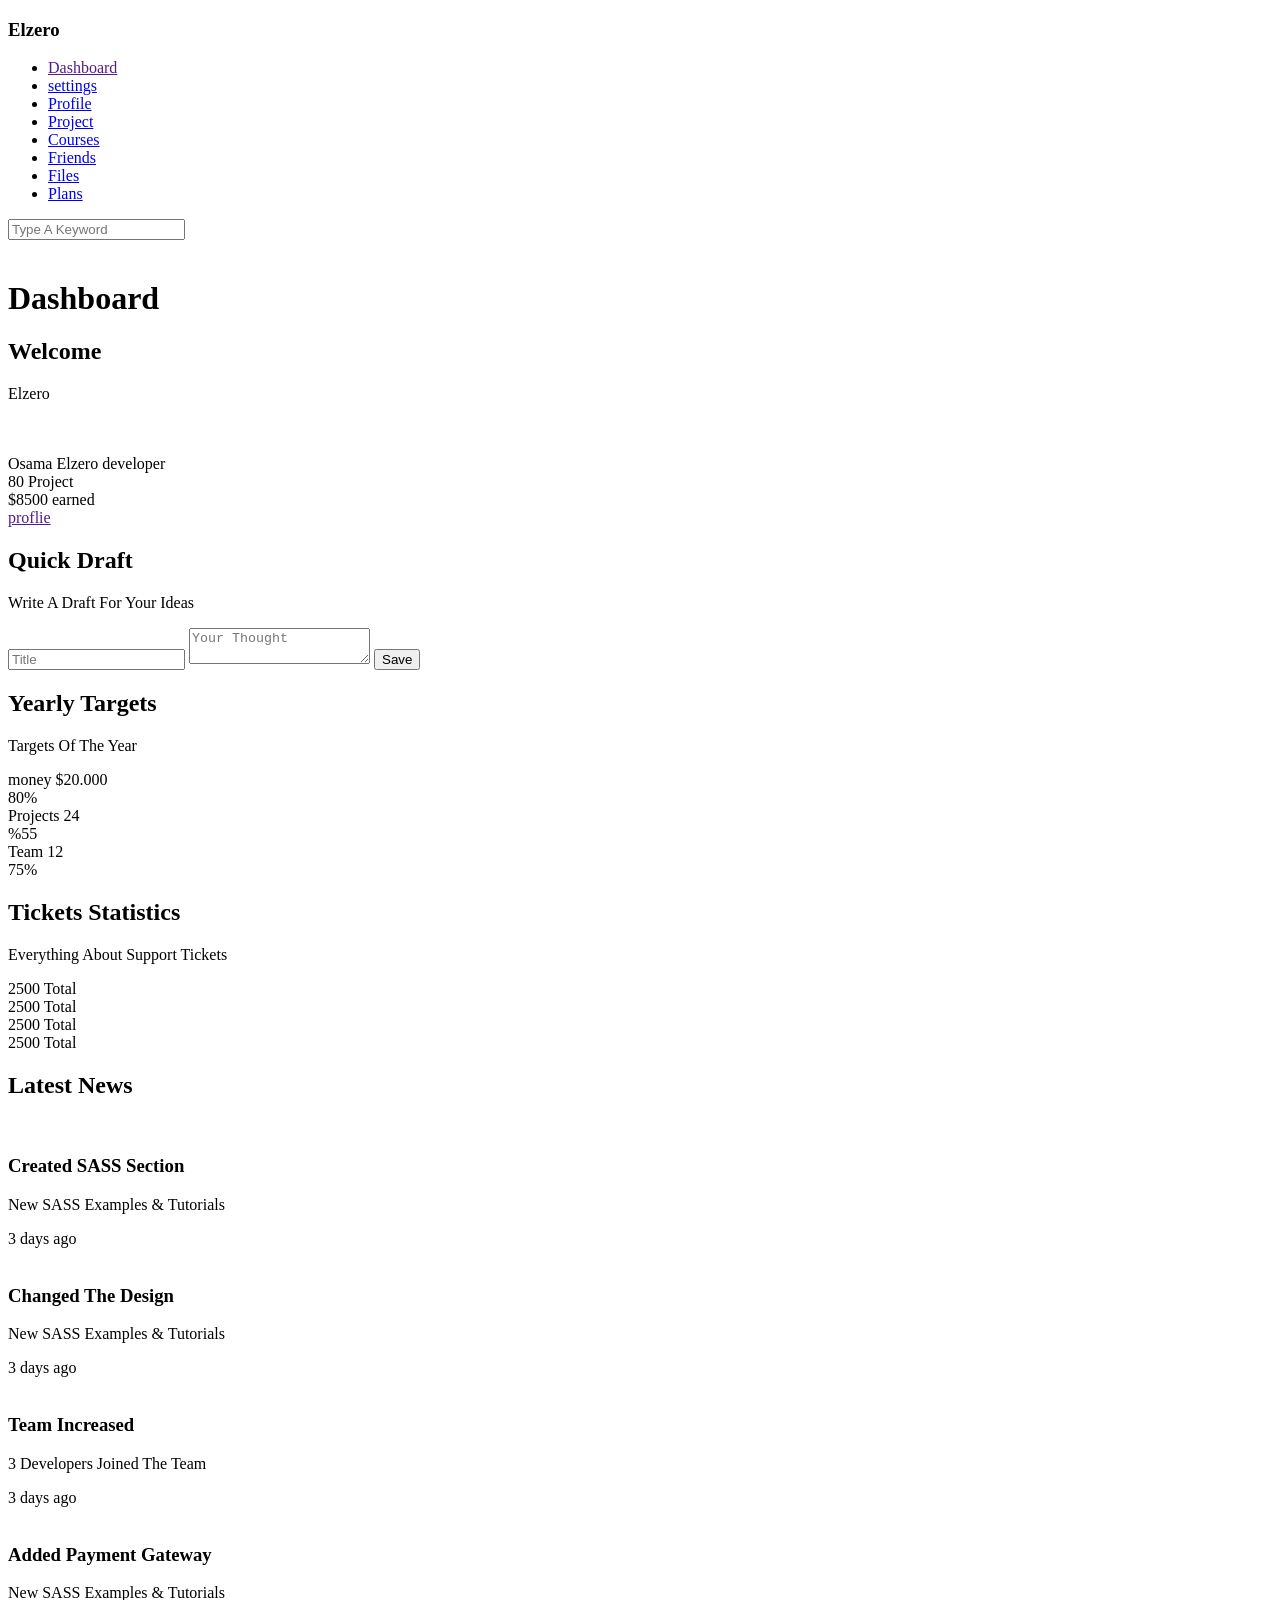
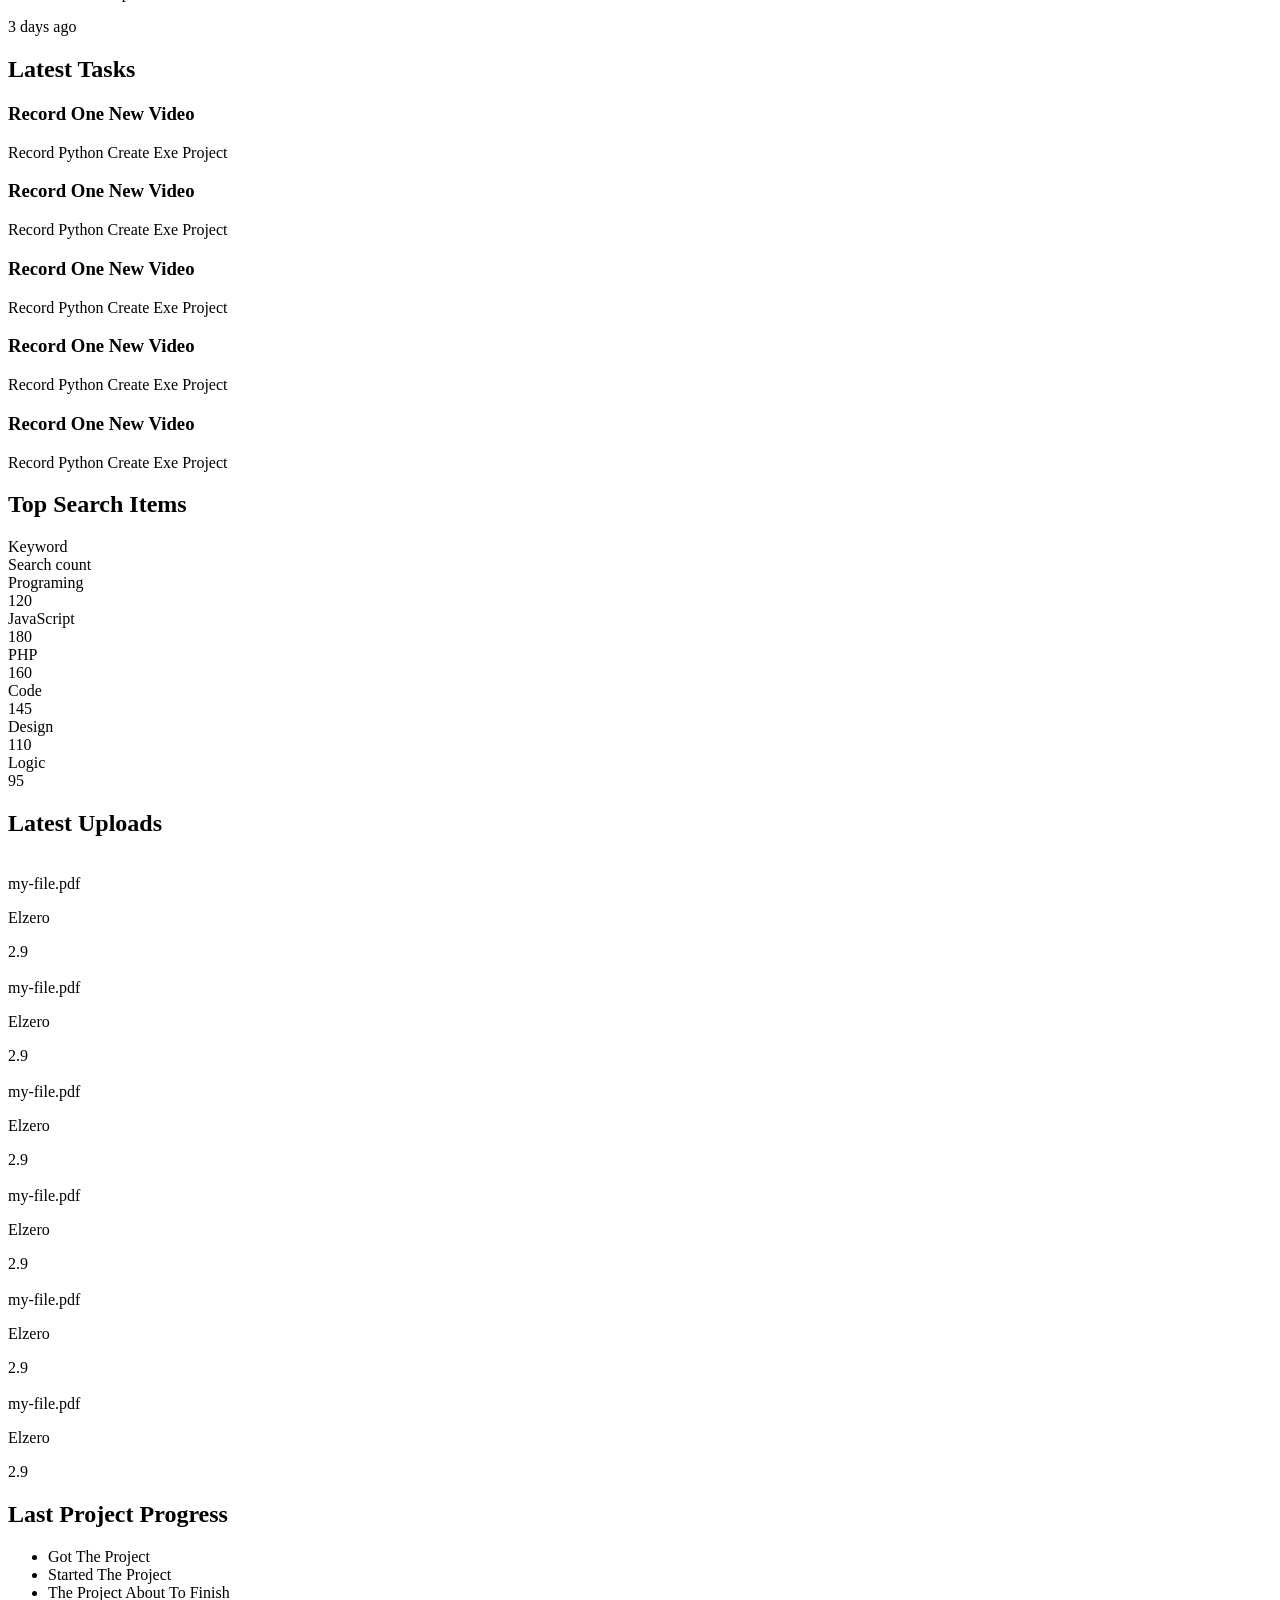
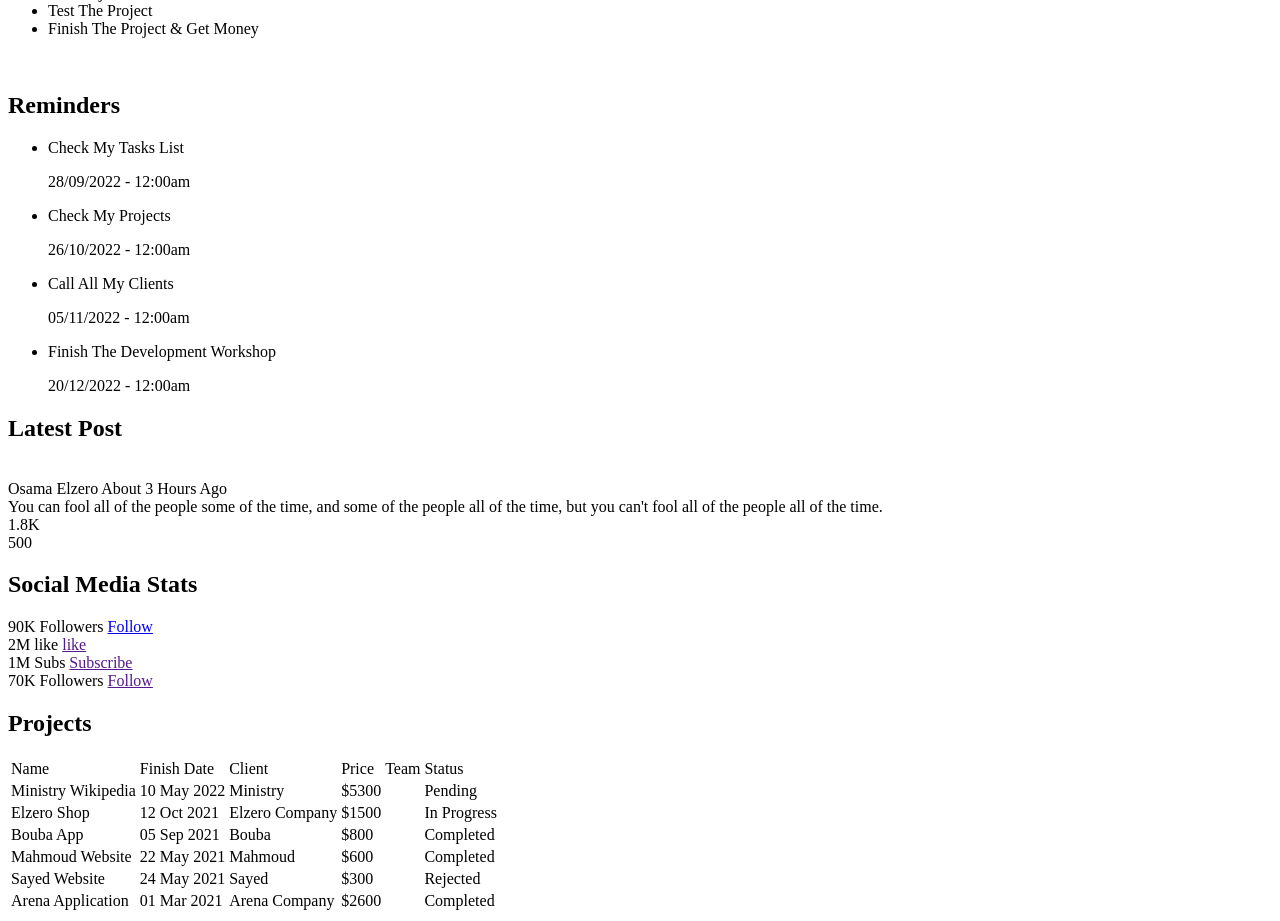
==== index.html @ eac50815 "Add files via upload" ====
<!DOCTYPE html>
<html lang="en">
<head>
    <link rel="stylesheet" href="css/bootstrap.min.css">
    <link rel="stylesheet" href="css/all.min.css">
    <link rel="stylesheet" href="css/framework.css">
    <link rel="stylesheet" href="css/style.css">
    <title>Document</title>
</head>
<body>
    <div class="page">
        <div class="side-page  p-20">
            <h3 class="tx-center p-relative">Elzero</h3>
            <ul class="">
                <li class="bgb-eee"><a class="active" href="">
                    <i class="fa-regular fa-chart-bar fa-fw"></i>
                    <span>Dashboard</span>
                </a></li>
                <li><a href="setting.html">
                    <i class="fa-solid fa-gear fa-fw"></i>
                    <span>settings</span>
                </a></li>
                <li><a href="profile.html">
                    <i class="fa-regular fa-user fa-fw"></i>
                    <span>Profile</span>
                </a></li>
                <li><a href="project.html">
                    <i class="fa-solid fa-diagram-project fa-fw"></i>
                    <span>Project</span>
                </a></li>
                <li><a href="courses.html">
                    <i class="fa-solid fa-graduation-cap fa-fw"></i>
                    <span>Courses</span>
                </a></li>
                <li><a href="friends.html">
                    <i class="fa-regular fa-circle-user fa-fw"></i>
                    <span>Friends</span>
                </a></li>
                <li><a href="files.html">
                    <i class="fa-regular fa-file fa-fw"></i>
                    <span>Files</span>
                </a></li>
                <li><a href="plans.html">
                    <i class="fa-regular fa-credit-card fa-fw"></i>
                    <span>Plans</span>
                </a></li>
            </ul>
        </div>
        <div class="content ">
            <div class="head">
                <div class="search p-relative">
                    <i class="fa-solid fa-magnifying-glass"></i>
                <input   type="search" placeholder="Type A Keyword">
                </div>
                <div class="image">
                    <span>
                    <i class="p-relative fa-regular fa-bell fa-lg"></i>
                    </span>
                    <img src="photos/avatar.png" alt="">
                </div>
            </div>
            <h1 class="dash p-relative p-20">Dashboard</h1>
            <div class="boxes">
                <div class="box welcome">
                    <div class="intro1 p-relative">
                        <div class="text">
                            <h2>Welcome</h2>
                            <p>Elzero</p>
                        </div>
                        <img src="photos/welcome.png" alt="">
                    </div>
                    <img src="photos/avatar.png" class="avatar p-absolute" alt="">
                    <div class="body">
                        <div>Osama Elzero
                            <span>developer</span>
                        </div>
                        <div>80
                            <span>Project</span>
                        </div>
                        <div>$8500
                            <span>earned</span>
                        </div>
                    </div>
                    <div class="form1"><a href="">proflie</a></div>
                    
                </div>
                <div class="box form">
                    <h2>Quick Draft</h2>
                    <p>Write A Draft For Your Ideas</p>
                    <div class="div inputs">
                        <input class="text" type="text" placeholder="Title">
                        <textarea   class="placeholder"  placeholder="Your Thought"></textarea>
                        <input class="save " type="submit" value="Save">
                    </div>

                </div>
                <div class="box targets">
                    <h2>Yearly Targets</h2>
                    <p>Targets Of The Year</p>
                    <div class="money">
                        <div class="icon">
                            <i class="fa-solid fa-dollar-sign fa-lg c-blue"></i>
                        </div>
                        <div class="details">
                            <span class="text">money</span>
                            <span>$20.000</span>
                            <div class="per">
                                <span></span>
                            <span>80%</span>
                            </div>
                        </div>
                    </div>
                    <div class="Projects">
                        <div class="icon">
                           <i class="fa-solid fa-code fa-lg c-orange"></i>
                        </div>
                        <div class="details">
                            <span class="text">Projects</span>
                            <span>24</span>
                            <div class="per">
                                <span></span>
                            <span>%55</span>
                            </div>
                        </div>
                    </div>
                    <div class="Team">
                        <div class="icon">
                            <i class="fa-solid fa-user fa-lg c-green"></i>
                        </div>
                        <div class="details">
                            <span class="text">Team</span>
                            <span>12</span>
                            <div class="per">
                                <span></span>
                            <span>75%</span>
                            </div>
                        </div>
                    </div>
                </div>
                <div class="box tickets">
                    <h2>Tickets Statistics</h2>
                    <p>Everything About Support Tickets</p>
                    <div class="stats">
                    <div class="stat ">
                        <i class="fa-regular fa-rectangle-list fa-2x mb-10 col-orange"></i>
                        <span>2500</span>
                        Total
                    </div>
                    <div class="stat">
                        <i class="fa-regular fa-rectangle-list fa-2x mb-10 col-blue"></i>
                        <span>2500</span>
                        Total
                    </div>
                    <div class="stat">
                        <i class="fa-regular fa-rectangle-list fa-2x col-green"></i>
                        <span>2500</span>
                        Total
                    </div>
                    <div class="stat">
                        <i class="fa-regular fa-rectangle-list fa-2x mb-10 col-red"></i>
                        <span>2500</span>
                        Total
                    </div>
                    </div>
                </div>
                <div class="box news">
                    <h2>Latest News</h2>
                    <div class="sass">
                        <img src="photos/news-01.png" alt="">
                        <div class="info">
                            <h3>Created SASS Section</h3>
                            <p>New SASS Examples & Tutorials</p>
                            </div>
                            <div class="label">3 days ago</div>
                        
                    </div>
                    <div class="sass">
                        <img src="photos/news-02.png" alt="">
                        <div class="info">
                            <h3>Changed The Design</h3>
                            <p>New SASS Examples & Tutorials</p></div>
                            <div class="label">3 days ago</div>
                        
                    </div>
                    <div class="sass">
                        <img src="photos/news-03.png" alt="">
                        <div class="info">
                            <h3>Team Increased</h3>
                            <p>3 Developers Joined The Team</p></div>
                            <div class="label">3 days ago</div>

                        
                    </div>
                    <div class="sass">
                        <img src="photos/news-04.png" alt="">
                        <div class="info">
                            <h3>Added Payment Gateway</h3>
                            <p>New SASS Examples & Tutorials</p>
                            </div>
                            <div class="label">3 days ago</div>
                        
                    </div>
                </div>
                <div class="box tasks">
                    <h2>Latest Tasks</h2>
                    <div class="task">
                        <div class="tex">
                        <h3>Record One New Video</h3>
                        <p>Record Python Create Exe Project</p>
                        </div>
                            <i class="fa-regular fa-trash-can delete"></i>
                    </div>
                    <div class="task">
                        <div class="tex">
                        <h3>Record One New Video</h3>
                        <p>Record Python Create Exe Project</p>
                        </div>
                            <i class="fa-regular fa-trash-can delete"></i>
                    </div>
                    <div class="task">
                        <div class="tex">
                        <h3>Record One New Video</h3>
                        <p>Record Python Create Exe Project</p>
                        </div>
                            <i class="fa-regular fa-trash-can delete"></i>
                    </div>
                    <div class="task">
                        <div class="tex">
                        <h3 class="deco">Record One New Video</h3>
                        <p class="dec">Record Python Create Exe Project</p>
                        </div>
                            <i class="fa-regular fa-trash-can delete"></i>
                    </div>
                    <div class="task">
                        <div class="tex">
                        <h3>Record One New Video</h3>
                        <p>Record Python Create Exe Project</p>
                        </div>
                            <i class="fa-regular fa-trash-can delete"></i>
                    </div>
                 
                    
                </div>
                <div class="box items">
                    <h2>Top Search Items</h2>
                    <div class="key">
                        <div class="keyword">Keyword</div>
                        <div class="search">Search count</div>
                    </div>
                    <div class="prog">
                        <div class="program">Programing</div>
                        <div class="num">120
                            
                        </div>
                    </div>
                    <div class="prog">
                        <div class="program">JavaScript</div>
                        <div class="num">180

                        </div>
                    </div>
                    <div class="prog">
                        <div class="program">PHP</div>
                        <div class="num">160

                        </div>
                    </div>
                    <div class="prog">
                        <div class="program">Code</div>
                        <div class="num">145

                        </div>
                    </div>
                    <div class="prog">
                        <div class="program">Design</div>
                        <div class="num">110

                        </div>
                    </div>
                    <div class="prog">
                        <div class="program">Logic</div>
                        <div class="num">95

                        </div>
                    </div>
                </div>
                <div class="latest">
                    <h2>Latest Uploads</h2>
                    <div class="big">
                    <div class="pdf">
                        <img src="photos/pdf.svg" alt="">
                        <div class="t">
                        <span>my-file.pdf</span>
                        <p>Elzero</p>
                        </div>
                    </div>
                    <div class="mb">
                        2.9
                    </div>
                    </div>
                    <div class="big">
                    <div class="pdf">
                        <img src="photos/pdf.svg" alt="">
                        <div class="t">
                        <span>my-file.pdf</span>
                        <p>Elzero</p>
                        </div>
                    </div>
                    <div class="mb">
                        2.9
                    </div>
                    </div>
                    <div class="big">
                    <div class="pdf">
                        <img src="photos/pdf.svg" alt="">
                        <div class="t">
                        <span>my-file.pdf</span>
                        <p>Elzero</p>
                        </div>
                    </div>
                    <div class="mb">
                        2.9
                    </div>
                    </div>
                    <div class="big">
                    <div class="pdf">
                        <img src="photos/pdf.svg" alt="">
                        <div class="t">
                        <span>my-file.pdf</span>
                        <p>Elzero</p>
                        </div>
                    </div>
                    <div class="mb">
                        2.9
                    </div>
                    </div>
                    <div class="big">
                    <div class="pdf">
                        <img src="photos/pdf.svg" alt="">
                        <div class="t">
                        <span>my-file.pdf</span>
                        <p>Elzero</p>
                        </div>
                    </div>
                    <div class="mb">
                        2.9
                    </div>
                    </div>
                    <div class="big">
                    <div class="pdf">
                        <img src="photos/pdf.svg" alt="">
                        <div class="t">
                        <span>my-file.pdf</span>
                        <p>Elzero</p>
                        </div>
                    </div>
                    <div class="mb">
                        2.9
                    </div>
                    </div>
                </div>
                <div class="last p-relative">
                    <h2>Last Project Progress</h2>
                    <div class="list">
                        <ul class="p-relative">
                            <li class="done">Got The Project
</li>
                            <li class="done">Started The Project</li>
                            <li class="done">The Project About To Finish</li>
                            <li class="current">Test The Project
</li>
                            <li>Finish The Project & Get Money</li>
                        </ul>
                        <img src="photos/project.png" alt="">
                    </div>
                </div>
                <div class="reminders">
                    <h2>Reminders</h2>
                    <ul>
                        <li>
                            <span class="blu"></span>
                            <div class="bord b">
                                <p>
Check My Tasks List</p>
                                <span>28/09/2022 - 12:00am</span>
                            </div>
                        </li>
                        <li>
                            <span class="gr"></span>
                            <div class="bord g">
                                <p>Check My Projects</p>
                                <span>26/10/2022 - 12:00am
</span>
                            </div>
                        </li>
                        <li>
                            <span class="or"></span>
                            <div class="bord o">
                                <p>Call All My Clients</p>
                                <span>05/11/2022 - 12:00am
</span>
                            </div>
                        </li>
                        <li>
                            <span class="re"></span>
                            <div class="bord r">
                                <p>Finish The Development Workshop</p>
                                <span>20/12/2022 - 12:00am</span>
                            </div>
                        </li>
                   
                        </li>
                    </ul>
                </div>
                <div class="post">
                    <h2>Latest Post
</h2>
<div class="top">
    <img src="photos/avatar.png" alt="">
    <div class="in">
        <span>Osama Elzero</span>
        <span>About 3 Hours Ago</span>
    </div>
</div>
<div class="post-content">
    You can fool all of the people some of the time, and some of the people all of the time, but you can't fool all of the people all of the time.
</div>
<div class="post-stats">
    <div>
        <i class="fa-regular fa-heart"></i>
        <span>1.8K</span>
    </div>
    <div>
        <i class="fa-regular fa-comments"></i>
        <span>500</span>
    </div>
</div>
                </div>
                <div class="social-media">
                    <h2>Social Media Stats</h2>
                    <div class="twitter p-relative">
                        <i class="fa-brands fa-twitter fa-2x c-white h-full center-flex"></i>
                        <span>90K Followers</span>
                        <a href="Follow">Follow</a>
                    </div>
                    <div class="facebook p-relative">
                        <i class="fa-brands fa-facebook-f fa-2x c-white h-full center-flex"></i>
                        <span>2M like</span>
                        <a href="">like</a>
                    </div>
                    <div class="youtube p-relative">
                        <i class="fa-brands fa-youtube fa-2x c-white h-full center-flex"></i>
                        <span>1M Subs</span>
                        <a href="">Subscribe</a>
                    </div>
                    <div class="linkedin p-relative">
                        <i class="fa-brands fa-linkedin fa-2x c-white h-full center-flex"></i>
                        <span>70K Followers</span>
                        <a href="">Follow</a>
                    </div>
                </div>
            </div>
            <!-- end boxes -->
            <!-- start  table -->
             <div class="grid-1">
            <div class="projects">
               <h2>Projects</h2>
               <div class="responsive-table">
                   <table>
                       <thead>
                           <tr> 
                               <td>Name</td>
                               <td>Finish Date</td>
                               <td>Client</td>
                               <td>Price</td>
                               <td>Team</td>
                               <td>Status</td>
                           </tr>
                       </thead>
                       <tbody>
                           <tr>
             <td>Ministry Wikipedia</td>
             <td>10 May 2022</td>
             <td>Ministry</td>
             <td>$5300</td>
             <td>
               <img src="photos/avatar.png" alt="">
               <img src="photos/avatar.png" alt="">
               <img src="photos/avatar.png" alt="">
               <img src="photos/avatar.png" alt="">
             </td>
             <td>
               <span class="label btn-shape bg-orange c-white">Pending</span>
             </td>
           </tr>
           <tr>
             <td>Elzero Shop</td>
             <td>12 Oct 2021</td>
             <td>Elzero Company</td>
             <td>$1500</td>
             <td>
               <img src="photos/avatar.png" alt="">
               <img src="photos/avatar.png" alt="">
               <img src="photos/avatar.png" alt="">
             </td>
             <td><span class="label btn-shape bg-blue c-white">In Progress</span></td>
           </tr>
           <tr>
             <td>Bouba App</td>
             <td>05 Sep 2021</td>
             <td>Bouba</td>
             <td>$800</td>
             <td>
               <img src="photos/avatar.png" alt="">
               <img src="photos/avatar.png" alt="">
             </td>
             <td><span class="label btn-shape bg-green c-white">Completed</span></td>
           </tr>
           <tr>
             <td>Mahmoud Website</td>
             <td>22 May 2021</td>
             <td>Mahmoud</td>
             <td>$600</td>
             <td>
               <img src="photos/avatar.png" alt="">
               <img src="photos/avatar.png" alt="">
             </td>
             <td><span class="label btn-shape bg-green c-white">Completed</span></td>
           </tr>
           <tr>
             <td>Sayed Website</td>
             <td>24 May 2021</td>
             <td>Sayed</td>
             <td>$300</td>
             <td>
               <img src="photos/avatar.png" alt="">
               <img src="photos/avatar.png" alt="">
             </td>
             <td><span class="label btn-shape bg-red c-white">Rejected</span></td>
           </tr>
           <tr>
             <td>Arena Application</td>
             <td>01 Mar 2021</td>
             <td>Arena Company</td>
             <td>$2600</td>
             <td>
               <img src="photos/avatar.png" alt="">
               <img src="photos/avatar.png" alt="">
               <img src="photos/avatar.png" alt="">
               <img src="photos/avatar.png" alt="">
             </td>
             <td><span class="label btn-shape bg-green c-white">Completed</span></td>
           </tr>
                       </tbody>
                   </table>
               </div>
            </div>
            </div>
                <!-- end table -->
            

        </div>
    </div>
   
</body>
</html>
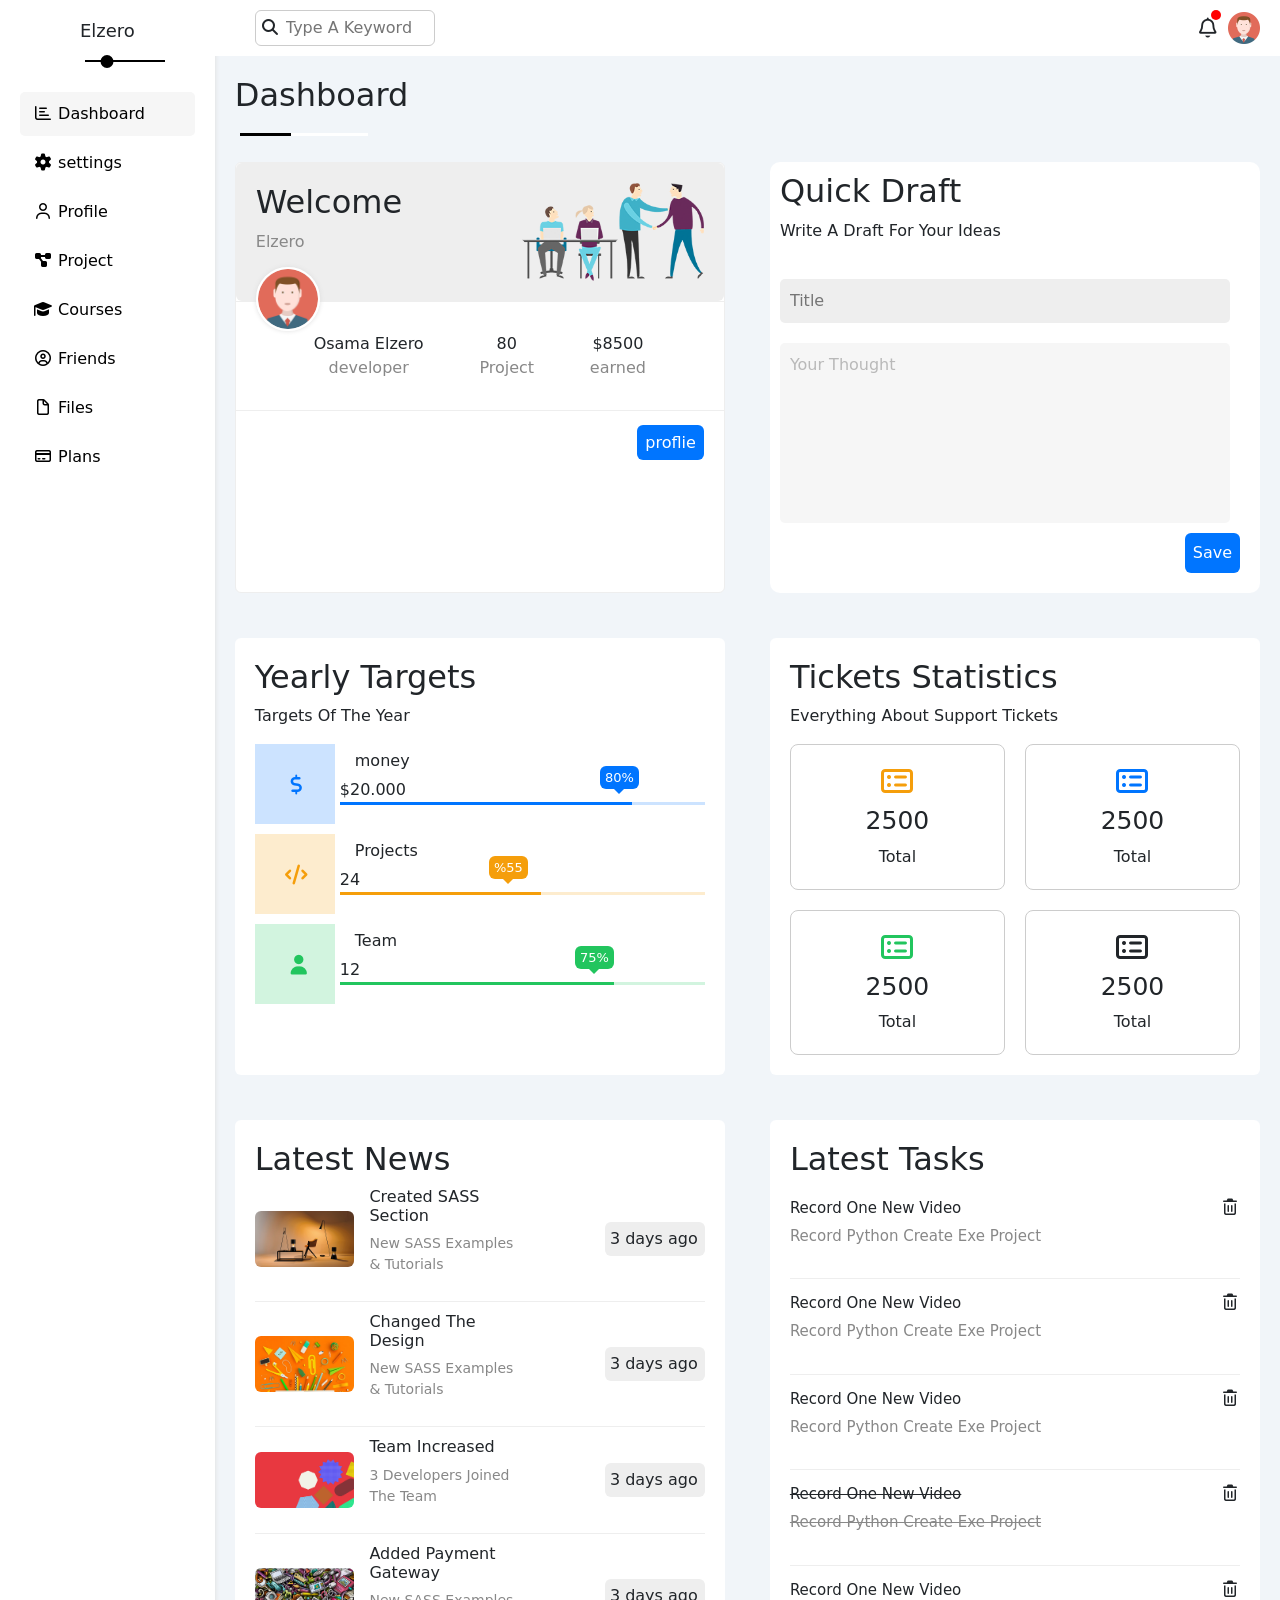
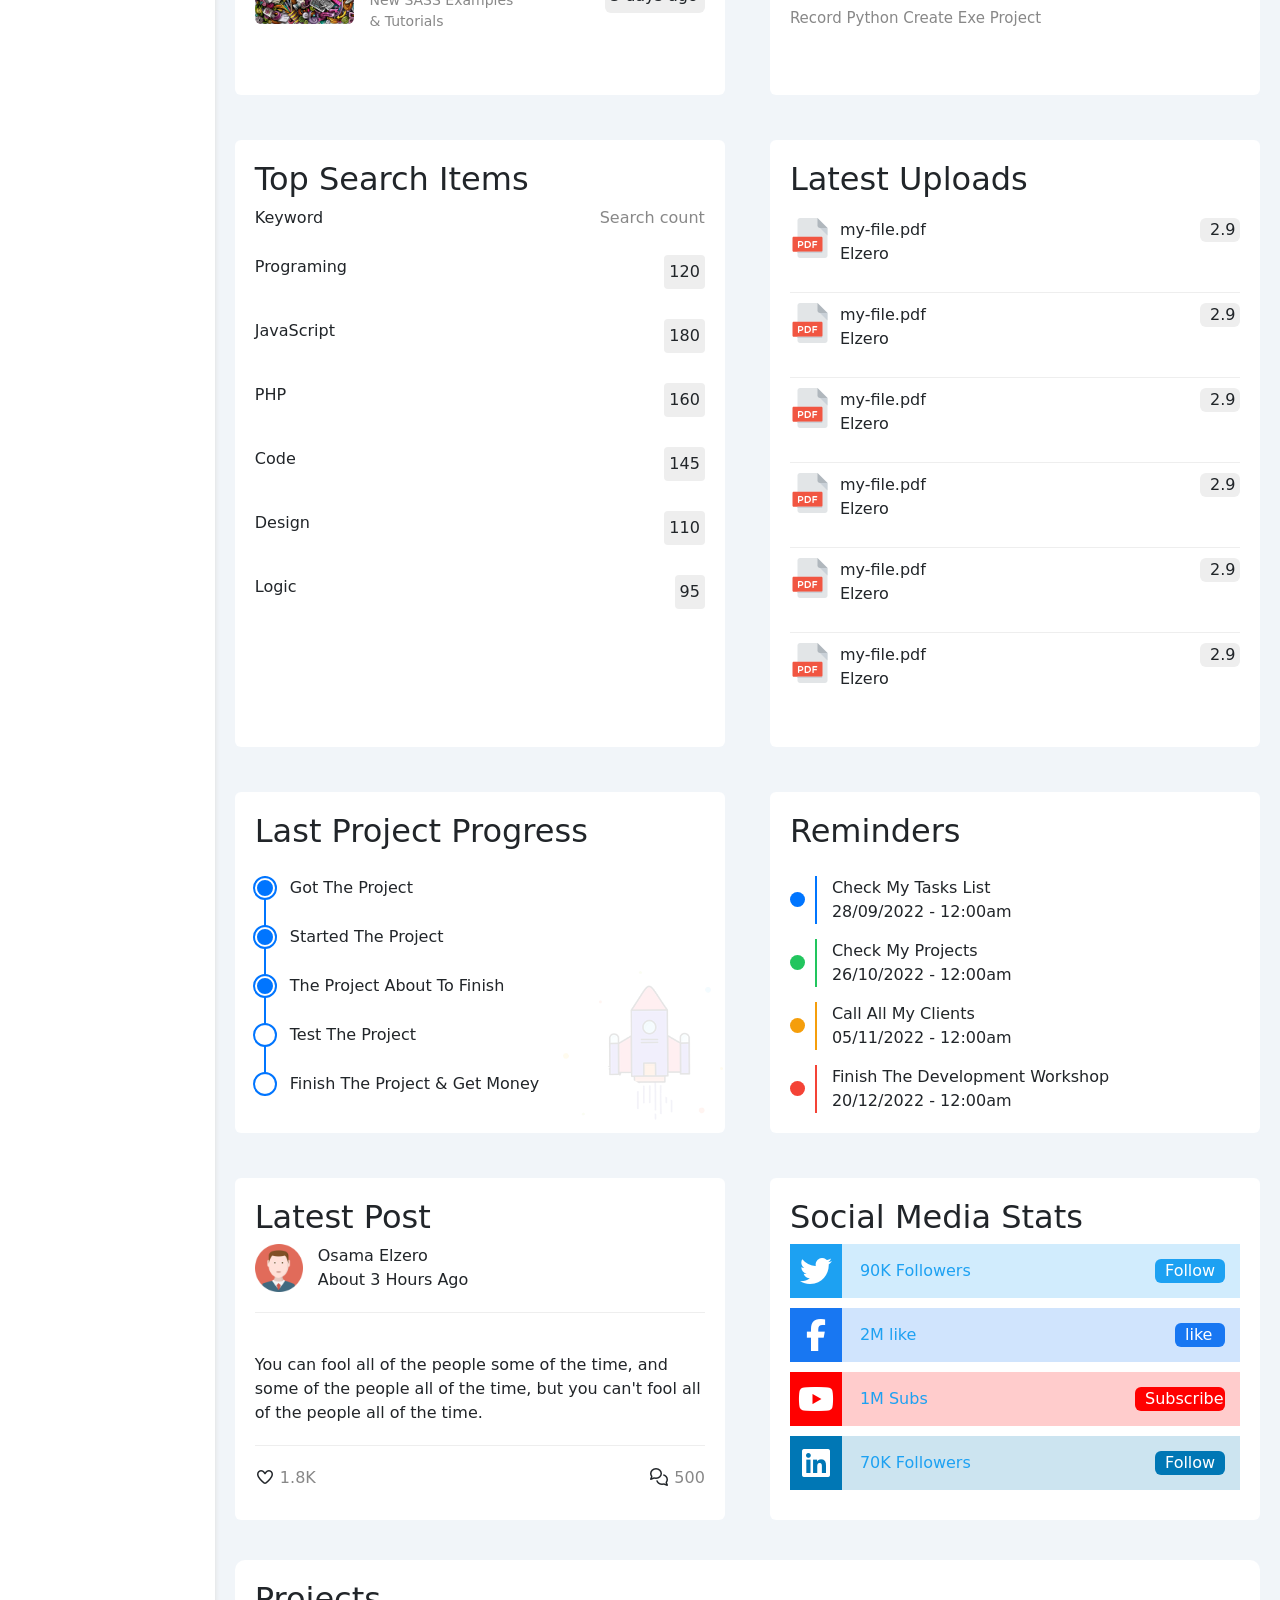
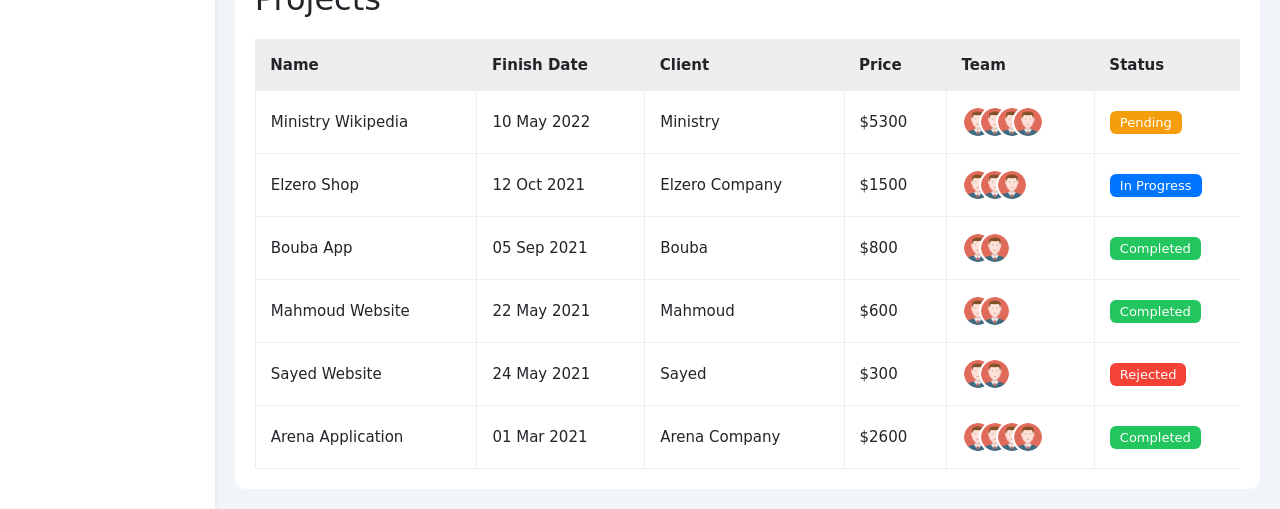
==== commit cf23fecd: "Add files via upload" ====
--- a/index.html
+++ b/index.html
@@ -62,14 +62,14 @@
             <h1 class="dash p-relative p-20">Dashboard</h1>
             <div class="boxes">
                 <div class="box welcome">
-                    <div class="intro1 p-relative">
+                    <div class="intro1">
                         <div class="text">
                             <h2>Welcome</h2>
                             <p>Elzero</p>
                         </div>
                         <img src="photos/welcome.png" alt="">
-                    </div>
-                    <img src="photos/avatar.png" class="avatar p-absolute" alt="">
+                        <img src="photos/avatar.png" class="avatar" alt="">
+                    </div>
                     <div class="body">
                         <div>Osama Elzero
                             <span>developer</span>
--- a/css/framework.css
+++ b/css/framework.css
@@ -0,0 +1,160 @@
+.p-20{
+    padding: 20px;
+}
+.m-20{
+    margin: 20px;
+}
+.p-10{
+padding: 10px;
+}
+.bg-eee{
+    background-color: #eee;
+}
+.d-flex{
+    display: flex;
+    justify-content: center;
+    align-items: center;
+}
+.tx-center{
+    text-align: center;
+}
+.p-relative{
+    position: relative;
+}
+.p-absolute{
+    position: absolute;
+}
+.col-orange{
+    color: #f59e0b;
+
+}
+.col-blue{
+    color: #0075ff;
+
+}
+.col-green{
+    color: #22c55e;
+
+}
+.bg-red{
+    background-color: #f44336;}
+.bg-orange{
+    background-color: #f59e0b;
+
+}
+.bg-blue{
+    background-color: #0075ff;
+
+}
+.bg-green{
+    background-color: #22c55e;
+
+}
+.bg-red{
+    background-color: #f44336;
+
+}
+.c-white{
+    color: white;
+}
+.btn-shape{
+    padding: 5px;
+    border-radius: 6px;
+}
+.fc-p{
+    color: #888888;
+}
+.fs-16{
+    font-size: 16px;
+}
+.mb-20{
+    margin-bottom: 20px;
+}
+.mb-10{
+    margin-bottom: 10px;
+}
+.d-block{
+    display: block;
+}
+.box-20{
+      background-color: white;
+    padding: 20px;
+    margin: 20px;
+    border-radius: 6px;
+}
+.box-10{
+      background-color: white;
+    padding: 10px;
+    margin: 10px;
+    border-radius: 6px;
+}
+.pt-10{
+    padding: 0 10px 10px 10px;
+}
+.mr-10{
+    margin-right: 10px;
+}
+.px-5{
+    padding:  0 5px;
+}
+.flex-bet{
+    display: flex;
+    justify-content: space-between;
+}
+.btn-shape {
+    padding: 4px 10px;
+    border-radius: 6px;
+}
+.fw-b{
+    font-weight: bolder;
+}
+.bb-eee{
+    border-bottom: solid #eee 1px;
+}
+.c-black{
+    color: black;
+}
+.bg-eee{
+    background-color: #eee;
+}
+.bg-white{
+    background-color: white;
+}
+.w-full{
+width: 100%;
+}
+.pi-relative{
+    position: relative;
+    left: 0;
+}
+.mt-10{
+    margin-top: 10px;
+}
+.br-1{
+    border-bottom: 1px solid #eee;
+}
+.p-15{
+    padding: 15px;
+}
+.bgb-eee{
+    background-color: #f6f6f6;
+    border-radius: 3px;
+}
+.my-10{
+    margin: 10px 0;
+}
+.sc-red{
+   background-color: #f44336;
+   width: 50%;
+}
+.sc-green{
+   background-color: #22c55e;
+   width: 80%;
+}
+.sc-blue{
+   background-color: #0075ff;
+   width: 100%;
+}
+.w-fit{
+    width: fit-content;
+}
--- a/css/style.css
+++ b/css/style.css
@@ -0,0 +1,1809 @@
+/* Start global rules */
+*{
+    -webkit-box-sizing: border-box;
+    -moz-box-sizing: border-box;
+     box-sizing: border-box;
+}
+*:focus {
+  outline: none;
+}
+::-webkit-scrollbar {
+  width: 15px;
+  height: 1px;
+}
+::-webkit-scrollbar-track {
+  background-color: white;
+}
+::-webkit-scrollbar-thumb {
+  background-color: #0075ff;
+}
+
+a{
+    text-decoration: none;
+}
+
+html{
+    scroll-behavior: smooth;
+}
+ul{
+    list-style: none;
+    padding: 0;
+    margin: 0;
+}
+.container {
+    padding-left: 15px;
+    padding-right: 15px;
+    margin-left: auto;
+    margin-right: auto;
+
+}
+.page {
+  background-color: #f1f5f9;
+  min-height: 100vh;
+}
+/* Small */
+@media (min-width: 768px) {
+  .container {
+    width: 750px;
+  }
+}
+/* Medium */
+@media (min-width: 992px) {
+  .container {
+    width: 970px;
+  }
+}
+/* Large */
+@media (min-width: 1200px) {
+  .container {
+    width: 1170px;
+  }
+}
+/* End global rules */
+/* start side-page */
+.page{
+    display: flex;
+}
+.side-page{
+min-height: 100vh;
+background-color: white;
+
+width: 250px;
+    box-shadow: 0 0 5px #ddd;
+}
+.side-page h3{
+text-align: center;
+margin-bottom:  50px;
+font-size: 18px;
+}
+
+.side-page ul li{
+    color: black;
+    padding: 10px ;
+    margin-bottom: 5px;
+
+}
+.side-page ul li:first-child{
+    color: black;
+    
+    padding: 10px ;
+    margin-bottom: 5px;
+    border-radius: 5px;
+
+}
+.side-page ul li a{
+    color: black;
+  
+
+}
+.side-page ul li a i{
+    color: black;
+    margin-left: 3px;
+  
+
+}
+.side-page .content{
+    background-color: red;
+}
+.side-page h3::before{
+    content: "";
+    position: absolute;
+    bottom: -20px;
+    left: 65px;
+    width: 80px;
+    height: 2px;
+    background-color: black;
+}
+.side-page h3::after{
+    content: "";
+    position: absolute;
+    bottom: -26px;
+    left: 50%;
+    transform: translateX(-50%);
+    width: 13px;
+    height: 13px;
+    border-radius: 50%;
+    background-color: black;
+}
+ .side-page ul li:hover{
+    background-color: #f6f6f6;
+    border-radius: 6px;
+}
+/* end side-page */
+/* start content */ 
+.content{
+    flex-basis: 100%;
+    
+    
+}
+.content .head{
+    display: flex;
+    justify-content: space-between;
+    align-items: center;
+    background-color: white;
+}
+.content i {
+    position: relative;
+    left: 35px;
+    
+}
+.content .head .search input{
+    margin-left: 5px;
+    padding-left: 30px;
+    padding: 5px 0 5px 30px;   
+    width: 180px;
+    border-width: 1px;
+    border-style: solid;
+    border-color: rgb(204, 204, 204);
+    border-image: none;
+    border-radius: 6px;
+    transition: .5s;
+}
+.content .head .search{
+    padding: 10px;
+}
+.content .image{
+    width: 100px;
+    display: flex;
+    justify-content: space-between;
+    align-items: center;
+    margin-right: 20px;
+}
+.content .image img{
+    width: 32px;
+    height: 32px;
+}
+.content .image span::before{
+    content: "";
+    position: absolute;
+    width: 10px;
+    height: 10px;
+    background-color: red;
+    top: 10px;
+    right: 59px;
+    border-radius: 50%;
+
+}
+.content .head .search input:focus{
+    width: 200px;
+    border-image: none;
+}
+/* end content */
+/* start boxes */
+.boxes{
+    display: grid;
+    grid-template-columns: repeat(auto-fill, minmax(450px, 1fr));
+    gap: 5px;
+}
+.boxes .welcome{
+    background-color: white;
+    border-radius: 6px;
+    margin: 20px;
+    text-align: center;
+    border: 1px solid #eee;
+} 
+.boxes .box .intro1{
+    display: flex;
+    justify-content: space-between;
+    padding: 20px;
+    background-color: #eee;
+    height: 138px;
+    border-radius: 6px;
+    position: relative;
+}
+.boxes .box .intro img{
+    width: 200px;
+    height: 109px;
+}
+.boxes .welcome .avatar{
+    width: 64px;
+    height: 64px;
+    border: 2px solid white;
+    border-radius: 50%;
+        box-shadow: 0 0 5px #ddd;
+           position: absolute;
+    left: 20px;
+    bottom: -30px;
+    
+} 
+.boxes .body{
+    display: flex;
+    padding: 0 50px;
+    border-bottom: 1px solid #eee;
+    border-top: 1px solid #eee;
+    
+}
+.boxes .body div{
+    padding: 10px 0;
+   margin: 20px auto; 
+  
+}
+.boxes .body span{
+    display: block;
+    color: #888888;
+}
+.boxes .form1 {
+    padding: 20px;
+    text-align: end;
+}
+.boxes .form1 a {
+  background-color: #0075ff;
+  color: white;
+  padding: 8px;
+  border-radius: 6px;
+  text-align: center;
+}
+.boxes .text{
+    text-align: start;
+    
+}
+.boxes .text p{
+    text-align: start;
+    color: #888888;
+
+}
+.boxes .form{
+    background-color: white;
+    text-align: start;
+    padding: 10px;
+    border-radius: 10px;
+    margin: 20px;
+}
+.boxes .form .inputs{
+    display: flex;
+    flex-direction: column;
+    border: none;
+    padding: 10px;
+    align-items: end;
+}
+.boxes .form .placeholder{
+    display: flex;
+    flex-direction: column;
+    border: none;
+    padding: 10px;
+    margin: 10px;
+    border-radius: 5px;
+     background-color: #eee;
+     min-height: 180px;
+     width: 100%;
+     resize: none;
+}
+.boxes .form .text{
+    border: none;
+    padding: 10px;
+    margin: 10px;
+    background-color: #eee;
+    border-radius: 5px;
+    width: 100%;
+}
+.boxes .form .save{
+    border: none;
+    width: fit-content;
+    text-align: end;
+     background-color: #0075ff;
+  color: white;
+  padding: 8px;
+  border-radius: 6px;
+} 
+.boxes .targets{
+    background-color: white;
+    margin: 20px;
+    padding: 20px;
+    border-radius: 6px;
+}
+.boxes .targets .money{
+    display: flex;
+    justify-content: start;
+    padding-bottom: 10px;
+}
+.boxes .targets .Projects{
+    display: flex;
+    justify-content: start;
+    padding-bottom: 10px;
+}
+.boxes .targets .Team{
+    display: flex;
+    justify-content: start;
+    padding-bottom: 10px;
+}
+.boxes .details{
+    flex-basis: 100%;
+    margin-left: 5px;
+}
+.boxes .targets .text{
+    display: block;
+    padding: 5px;
+    margin: 0 10px;
+    flex-basis: 100%;
+  
+}
+.targets  .icon {
+    width: 80px;
+    height: 80px;
+    background-color:  rgb(0 117 255 / 20%);
+   display: flex;
+   align-items: center;
+   justify-content: center;
+   
+}
+.Projects .icon{
+       background-color: rgb(245 158 11 / 20%);
+}
+.Team .icon{
+        background-color: rgb(34 197 94 / 20%);
+}
+.boxes .targets .money i{
+    color: #0075ff;
+    padding-right: 80px;
+}
+.boxes .targets .Projects i{
+    color: #f59e0b;
+    padding-right: 90px;
+}
+.boxes .targets .Team i{
+    color: #22c55e;
+    padding-right: 80px;
+}
+.boxes .per{
+    height: 3px;
+     background-color:  rgb(0 117 255 / 20%);
+     width: 100%;
+     position: relative;
+}
+.Projects .per{
+        background-color: rgb(245 158 11 / 20%);
+}
+.Team .per{
+    background-color: rgb(34 197 94 / 20%);
+}
+.boxes .per span:last-child{
+      position: absolute;
+    bottom: 16px;
+    
+    color: white;
+    padding: 2px 5px;
+    border-radius: 6px;
+    font-size: 13px;
+    
+}
+.boxes .targets .money .per span:last-child{
+    background-color: #0075ff;
+    right: 66px;
+}
+.boxes .targets .Team .per span:last-child{
+background-color: #22c55e;
+right: 91px;
+}
+.boxes .targets .Projects .per span:last-child{
+background-color: #f59e0b;
+right: 177px;
+}
+.boxes .money .per span:first-child{
+       position: absolute;
+    left: 0;
+    top: 0;
+    height: 100%;
+    width: 80%;
+    background-color: #0075ff;
+}
+.boxes .Projects .per span:first-child{
+       position: absolute;
+    left: 0;
+    top: 0;
+    height: 100%;
+    width: 55%;
+    background-color: #f59e0b;
+}
+.boxes .Team .per span:first-child{
+       position: absolute;
+    left: 0;
+    top: 0;
+    height: 100%;
+    width: 75%;
+    background-color: #22c55e;
+}
+.boxes .per span:last-child::after{
+        content: "";
+    border-color:#0075ff transparent transparent transparent;
+    border-width: 5px;
+    border-style: solid;
+    position: absolute;
+    bottom: -10px;
+    left: 50%;
+    transform: translateX(-50%);
+}
+.boxes  .Team .per span:last-child::after{
+    border-color:#22c55e transparent transparent transparent;
+}
+.boxes  .Projects .per span:last-child::after{
+    border-color:#f59e0b transparent transparent transparent;
+}
+.boxes .tickets{
+    background-color: white;
+    margin: 20px;
+    padding: 20px;
+    border-radius: 6px;
+
+}
+.boxes .tickets .stats{
+    display: flex;
+    flex-basis: 50%;
+    text-align: center;
+    
+    flex-wrap: wrap;
+    gap: 20px;
+}
+.boxes .stats .stat{
+    
+    border: 1px solid #ccc;
+    width: calc(50% - 10px);
+border-radius: 8px;
+flex-direction: column;
+text-align: center;
+padding: 20px;
+align-items: center;
+}
+.boxes .stats .stat span{
+    
+ display: block;
+ font-size: 25px;
+ margin-bottom: 5px;
+}
+.boxes .stats  i{
+    position: relative;
+    left: 0;
+    margin-bottom: 5px;
+ 
+}
+.boxes .news{
+    background-color: white;
+    margin: 20px;
+    padding: 20px;
+    border-radius: 6px;
+}
+.boxes .news img{
+    width: 100px;
+    height: 56px;
+    border-radius: 6px;
+    margin-right: 15px;
+}
+.boxes .news .sass:not(:last-of-type){
+
+        border-bottom: 1px solid #eee;
+}
+.boxes .news .sass{
+    display: flex;
+    padding-bottom:  10px;
+    margin-bottom: 10px;
+    align-items: center;
+    justify-content: space-between;
+
+}
+.boxes .sass .info{
+    margin-right: 90px;
+}
+.boxes .news .sass h3{
+    font-size: 16px;
+}
+.boxes .news .sass p{
+    font-size: 14px;
+    color: #888888;
+}
+.boxes .news .sass .label{
+    background-color: #eee;
+    min-width: 100px;
+    height: fit-content;
+    border-radius: 6px;
+    /* margin-left: 140px; */
+    padding: 5px;
+}
+.boxes .tasks{
+    background-color: white;
+    margin: 20px;
+    padding: 20px;
+    border-radius: 6px;
+}
+.boxes .tasks h2{
+    margin-bottom: 20px;
+}
+.boxes .tasks .task{
+    display: flex;
+    justify-content: space-between;
+    margin-bottom: 15px;
+    padding-bottom: 15px;
+
+}
+.boxes .tasks .task:not(:last-of-type){
+    border-bottom: 1px solid #eee;
+}
+.boxes .tasks .task h3{
+    font-size: 15px;
+}
+.boxes .tasks .task p{
+    font-size: 15px;
+    color: #888888;}
+    .boxes .tasks .task i{
+        position: relative;
+        left: 0;
+    }
+    .boxes .tasks .task .deco{
+        text-decoration: line-through;
+    }
+    .boxes .tasks .task .dec{
+        text-decoration: line-through;
+        color: #888888;
+    }
+    .boxes .items{
+        background-color: white;
+        padding: 20px;
+        margin: 20px;
+        border-radius: 6px;
+    }
+    .boxes .items .key, .prog{
+        display: flex;
+        justify-content: space-between;
+        
+    }
+    .boxes .items .key{
+        margin-bottom: 10px;
+    }
+    .boxes .items .prog{
+        padding: 15px 0;
+    }
+    .boxes .items .num{
+        background-color: #eee;
+        padding: 5px;
+        border-radius: 4px;
+    }
+    .boxes .items .search{
+        color: #888888;
+    }
+    .boxes .latest{
+        background-color: white;
+        padding: 20px;
+        margin: 20px;
+        border-radius: 6px;
+    }
+    .boxes .latest .big{
+        display: flex;
+        justify-content: space-between;
+        padding-bottom: 10px;
+        margin-bottom: 10px;
+
+    }
+     .boxes .latest .big:not(:last-child){
+            border-bottom: 1px solid #eee
+    }
+    .boxes .latest .big .pdf{
+        display: flex;
+    }
+    .boxes .latest h2{
+        margin-bottom: 20px;
+    }
+    .boxes .latest .big .pdf img{
+        width: 40px;
+        height: 40px;
+        margin-right: 10px;
+    }
+    .boxes .latest .big .pdf span{
+        display: block;
+    }
+     .boxes .latest .big .mb{
+        background-color: #eee;
+        height: fit-content;
+        width: 40px;
+        padding-left: 10px;
+        border-radius: 6px;
+     }
+     .boxes .last{
+        background-color: white;
+        padding: 20px;
+        margin: 20px;
+        border-radius: 6px;
+     }
+     .boxes .last h2{
+        margin-bottom: 20px;
+     }
+     .boxes .last ul li{
+        margin-top: 25px;
+        display: flex;
+        align-items: center;
+        
+     }
+     .boxes .last ul::before{
+        content: "";
+        position: absolute;
+        left: 9px;
+        height: 100%;
+        background-color: #0075ff;
+        width: 2px;
+     }
+     .last ul li::before {
+    content: "";
+    width: 20px;
+    height: 20px;
+    display: block;
+    border-radius: 50%;
+    background-color: white;
+    border: 2px solid white;
+    outline: 2px solid #0075ff;
+    margin-right: 15px;
+    z-index: 1;
+}
+.last ul li.done::before{
+    background-color: #0075ff;
+}
+.last ul li.current::before{
+    animation: change-color .8s infinite alternate;
+
+}
+@keyframes change-color{
+    0%{
+        background-color: #0075ff;
+
+    }
+    100%{
+        background-color: white;
+    }
+
+
+}
+.boxes .last img{
+    position: absolute;
+    bottom:    10px;
+    width: 160px;
+    right: 2px;
+    opacity: .1;
+}
+
+.boxes .reminders{
+    background-color: white;
+    margin: 20px;
+    padding: 20px;
+    border-radius: 6px;
+}
+.boxes .reminders h2{
+    margin-bottom: 25px;
+}
+.boxes .reminders li{
+    margin-top: 15px;
+    display: flex
+    ;
+    align-items: center;
+}
+.boxes .reminders p{
+    margin: 0px;
+}
+.boxes .reminders .bord{
+    border-left: 2px solid;
+    padding-left: 15px;
+    
+}
+.boxes .reminders .b{
+    border-left: 2px solid #0075ff;
+}
+.boxes .reminders .r{
+    border-left: 2px solid #f44336;
+}
+.boxes .reminders .o{
+    border-left: 2px solid #f59e0b;
+}
+.boxes .reminders .g{
+    border-left: 2px solid #22c55e;
+}
+ .boxes .reminders .blu{
+    width: 15px;
+    height: 15px;
+    border-radius: 50%;
+    background-color: #0075ff;
+    margin-right: 10px;
+}
+ .boxes .reminders .gr{
+    width: 15px;
+    height: 15px;
+    border-radius: 50%;
+    background-color: #22c55e;
+    margin-right: 10px;
+}
+ .boxes .reminders .or{
+    width: 15px;
+    height: 15px;
+    border-radius: 50%;
+    background-color: #f59e0b;
+    margin-right: 10px;
+}
+ .boxes .reminders .re{
+    width: 15px;
+    height: 15px;
+    border-radius: 50%;
+    background-color: #f44336;
+    margin-right: 10px;
+}
+.boxes .post{
+    background-color: white;
+    border-radius: 6px;
+    margin: 20px;
+    padding: 20px;
+}
+.boxes .post .top{
+    display: flex;
+    border-bottom: 1px solid #eee;
+    padding-bottom: 20px;
+}
+.boxes .post .top span{
+    display: block;
+}
+.boxes .top img{
+    width: 48px;
+    height: 48px;
+    margin-right: 15px;
+}
+.boxes .post-content{
+    margin: 20px 0;
+    padding: 20px 0;
+    border-bottom: 1px solid #eee;
+}
+.boxes .post-stats{
+    display: flex;
+    justify-content: space-between;
+    align-items: center;
+}
+.boxes .post-stats div i{
+    position: relative;
+    left: 0;
+}
+.boxes .post-stats div span{
+    color: #888888;
+}
+.boxes .social-media{
+    background-color: white;
+    border-radius: 6px;
+    margin: 20px;
+    padding: 20px;
+}
+.social-media i{
+    position: relative;
+    left: 0;
+    transition: .3s;
+}
+.social-media .twitter i {
+    position: absolute;
+    left: 0;
+    top: 0;
+    width: 52px;
+    transition: 0.3s;
+    display: flex;
+    justify-content: center;
+    align-items: center;
+    height: 100%;
+    background-color: #1da1f2;
+    color: white;
+}
+.boxes .social-media .twitter{
+    display: flex;
+    justify-content: space-between;
+    background-color: rgb(29 161 242 / 20%);
+    margin-bottom: 10px;
+    color: #1da1f2;
+    padding: 15px 15px 15px 70px;
+}
+    .boxes .social-media .twitter span{
+        color: #1da1f2;
+        
+    }
+    .boxes .social-media .twitter a{
+        color: white;
+        width: 70px;
+        padding-left: 10px;
+        background-color: #1da1f2;
+        border-radius: 6px;
+        
+    }
+.social-media .facebook i {
+    position: absolute;
+    left: 0;
+    top: 0;
+    width: 52px;
+    transition: 0.3s;
+    display: flex;
+    justify-content: center;
+    align-items: center;
+    height: 100%;
+    background-color: #1877f2;
+    color: white;
+}
+.boxes .social-media .facebook{
+    display: flex;
+    justify-content: space-between;
+    background-color: rgb(29 161 242 / 20%);
+    margin-bottom: 10px;
+    color: #1da1f2;
+    padding: 15px 15px 15px 70px;
+}
+    .boxes .social-media .facebook span{
+        color: #1da1f2;
+        
+    }
+    .boxes .social-media .facebook a{
+        color: white;
+        width: 70px;
+        padding-left: 10px;
+        background-color: #1da1f2;
+        border-radius: 6px;
+        
+    }
+.social-media .facebook i {
+    position: absolute;
+    left: 0;
+    top: 0;
+    width: 52px;
+    transition: 0.3s;
+    display: flex;
+    justify-content: center;
+    align-items: center;
+    height: 100%;
+    background-color: #1da1f2;
+    color: white;
+}
+.boxes .social-media .facebook{
+    display: flex;
+    justify-content: space-between;
+    background-color: rgb(29 161 242 / 20%);
+    margin-bottom: 10px;
+    color: #1da1f2;
+    padding: 15px 15px 15px 70px;
+}
+    .boxes .social-media .facebook span{
+        color: #1da1f2;
+        
+    }
+    .boxes .social-media .facebook a{
+        color: white;
+        width: 70px;
+        padding-left: 10px;
+        background-color: #1da1f2;
+        border-radius: 6px;
+        
+    }
+.social-media .facebook i {
+    position: absolute;
+    left: 0;
+    top: 0;
+    width: 52px;
+    transition: 0.3s;
+    display: flex;
+    justify-content: center;
+    align-items: center;
+    height: 100%;
+    background-color: #1877f2;
+    color: white;
+}
+.boxes .social-media .facebook{
+    display: flex;
+    justify-content: space-between;
+   background-color:  rgb(24 119 242 / 20%);
+    margin-bottom: 10px;
+    color: #1da1f2;
+    padding: 15px 15px 15px 70px;
+}
+    .boxes .social-media .facebook span{
+        color: #1da1f2;
+        
+    }
+    .boxes .social-media .facebook a{
+        color: white;
+        width: 50px;
+        padding-left: 10px;
+        background-color: #1877f2;
+        border-radius: 6px;
+        
+    }
+.social-media .youtube i {
+    position: absolute;
+    left: 0;
+    top: 0;
+    width: 52px;
+    transition: 0.3s;
+    display: flex;
+    justify-content: center;
+    align-items: center;
+    height: 100%;
+    background-color: #ff0000;
+    color: white;
+}
+.boxes .social-media .youtube{
+    display: flex;
+    justify-content: space-between;
+    background-color: rgb(255 0 0 / 20%);
+    margin-bottom: 10px;
+    color: #ff0000;
+    padding: 15px 15px 15px 70px;
+}
+    .boxes .social-media .youtube span{
+        color: #1da1f2;
+        
+    }
+    .boxes .social-media .youtube a{
+        color: white;
+        width: 90px;
+        padding-left: 10px;
+        background-color: #ff0000;
+        border-radius: 6px;
+        
+    }
+.social-media .linkedin i {
+    position: absolute;
+    left: 0;
+    top: 0;
+    width: 52px;
+    transition: 0.3s;
+    display: flex;
+    justify-content: center;
+    align-items: center;
+    height: 100%;
+    background-color: #0077b5;
+    color: white;
+}
+.boxes .social-media .linkedin{
+    display: flex;
+    justify-content: space-between;
+    margin-bottom: 10px;
+    padding: 15px 15px 15px 70px;
+    background-color: rgb(0 119 181 / 20%);
+    color: #0077b5;
+}
+    .boxes .social-media .linkedin span{
+        color: #1da1f2;
+        
+    }
+    .boxes .social-media .linkedin a{
+        color: white;
+        width: 70px;
+        padding-left: 10px;
+        background-color: #0077b5;
+        border-radius: 6px;
+        
+
+    }
+    .boxes .social-media i:hover{
+        transform: rotate(10deg);
+    }
+
+/* end boxes */
+
+/* start table */
+/* end table */
+.grid-1{
+    display: grid;
+   
+    
+}
+.projects{
+    background-color: white;
+    padding: 20px;
+    margin: 20px;
+    max-width: 1250px;
+    border-radius: 10px;
+    min-width: 0;
+}
+.projects h2{
+    background-color: white;
+    margin-bottom:   20px;
+}
+.projects .responsive-table {
+  overflow-x: auto;
+}
+.projects table {
+  min-width: 1000px;
+  width: 100%;
+  border-spacing: 0;
+  font-size: 15px;
+}
+.projects thead td {
+  background-color: #eee;
+  font-weight: bold;
+}
+.projects table td {
+  padding: 15px;
+}
+.projects tbody td {
+  border-bottom: 1px solid #eee;
+  border-left: 1px solid #eee;
+  transition: 0.3s;
+}
+.projects table tbody tr td:last-child {
+  border-right: 1px solid #eee;
+}
+.projects tbody tr:hover td {
+  background-color: #faf7f7;
+}
+.projects table img {
+  width: 32px;
+  height: 32px;
+  border-radius: 50%;
+  padding: 2px;
+  background-color: white;
+}
+.projects table img:not(:first-child) {
+  margin-left: -20px;
+}
+.projects table .label {
+  font-size: 13px;
+}
+.content h1{
+    display: inline-block;
+    font-size: 32px;
+}
+.content h1::before{
+    content: "";
+    position: absolute;
+    bottom: -2px;
+    left: 25px;
+    width: 60%;
+    height: 3px;
+    background-color: white;
+
+}
+.content h1::after{
+    content: "";
+    position: absolute;
+    bottom: -2px;
+    left: 25px;
+    width: 24%;
+    height: 3px;
+    background-color: black;
+
+}
+.content .set::before{
+    content: "";
+    position: absolute;
+    bottom: -2px;
+    left: 25px;
+    width: 60%;
+    height: 3px;
+    background-color: white;
+
+}
+.content .set::after{
+    content: "";
+    position: absolute;
+    bottom: -2px;
+    left: 25px;
+    width: 24%;
+    height: 3px;
+    background-color: black;
+
+}
+/* start setting */
+.content .set{
+    /* margin: 20px; */
+    padding: 20px;
+    font-weight: bolder;
+}
+.boxes .site{
+    background-color: white;
+    padding: 20px;
+    margin: 20px;
+    border-radius: 6px;
+}
+.boxes .site .control{
+    display: flex;
+    justify-content: space-between;
+}
+.boxes .site .close-message{
+    resize: none;
+    width: 100%;
+    min-height: 150px;
+    border-radius: 6px;
+    padding: 5px;
+        border: 1px solid #ccc;
+}
+
+.toggle-switch {
+  background-color: #ccc;
+  width: 78px;
+  height: 32px;
+  border-radius: 16px;
+  position: relative;
+  transition: 0.3s;
+  cursor: pointer;
+}
+.toggle-checkbox:checked + .toggle-switch {
+  background-color: #1877f2
+}
+.toggle-checkbox:checked + .toggle-switch::before {
+  content: "\f00c";
+  left: 50px;
+  color: #1877f2
+}
+.toggle-switch::before {
+  font-family: var(--fa-style-family-classic);
+  content: "\f00d";
+  font-weight: 900;
+  background-color: white;
+  width: 24px;
+  height: 24px;
+  position: absolute;
+  border-radius: 50%;
+  top: 4px;
+  left: 4px;
+  display: flex;
+  justify-content: center;
+  align-items: center;
+  color: #aaa;
+  transition: 0.3s;
+}
+.settings-page :disabled {
+  cursor: no-drop;
+  background-color: #f0f4f8;
+  color: #bbb;
+}
+
+
+
+.boxes .genral input{
+    border: 1px solid #ccc;
+    border-radius: 3px;
+    padding: 5px;
+    width: 100%;
+
+
+}
+
+.toggle-checkbox{
+    display: none;
+}
+
+
+/* end setting */
+/* social  box */
+.social-info i{
+    position: relative;
+    left: 0;
+      width: 40px;
+    height: 40px;
+    background-color: #f6f6f6;
+    border: 1px solid #ddd;
+    border-right: none;
+    border-radius: 6px 0 0 6px;
+    transition: 0.3s;
+    color: #888;
+}
+.social-info input{
+
+    height: 40px;
+    background-color: #f6f6f6;
+    border: 1px solid #ddd;
+    padding-left: 10px;
+    border-radius: 0 6px 6px 0;
+
+}
+/* social  box */
+/* profile */
+.overview{
+    display: flex;
+    align-items: center;
+    border-radius: 6px;
+}
+@media (max-width: 767px){
+    .overview{
+        flex-direction: column;
+    }
+}
+.overview .overview-avatar{
+    text-align: center;
+    width: 300px;
+}
+.overview .overview-avatar img{
+    width: 120px;
+    height: 120px;
+}
+.overview .overview-avatar .sty{
+       height: 6px;
+    overflow: hidden;
+    margin: auto;
+    width: 70%;
+    border-radius: 6px;
+    position: relative;
+}
+.overview .overview-avatar .sty  span {
+    position: absolute;
+    left: 0;
+    top: 0;
+    height: 100%;
+    background-color:#1877f2;
+    border-radius: 6px;
+    width: 70%;
+}
+.overview .overview-avatar .rating  i {
+    position: relative;
+    left: 0;
+  color: #f59e0b;
+}
+.overview .overview-info div{
+    font-size: 14px;
+}
+.overview .overview-info{
+    flex-basis: 100%;
+    padding: 10px;
+    margin-left: 10px;
+    border-left: 1px solid #eee;
+}
+.overview .overview-info .g-inf:not(:last-child){
+
+    border-bottom: 1px solid #eee;
+   
+    
+    
+}
+.overview .overview-info .g-inf{
+
+    padding: 10px;    
+}
+.overview .overview-info .g-inf:not(:last-child){
+
+    border-bottom: 1px solid #eee;
+    padding: 10px;
+    
+    
+}
+.overview .overview-info .g-inf .fl{
+    display: flex;
+    padding-top: 10px;
+}
+@media (max-width: 767px){
+    .overview .overview-info{
+        border-left: none;
+    }
+    h4{
+        text-align: center;
+    }
+    .overview .overview-info .g-inf{
+       margin: 0;
+       padding: 0;
+       border-left: none;
+    }
+    .overview .overview-info .g-inf .fl{
+        flex-direction: column;
+        text-align: center;
+    }
+
+}
+.overview .overview-info .g-inf .fl div{
+  margin-right: 50px;
+}
+.overview .overview-info .g-inf h4{
+    width: 100%;
+}
+.overview .overview-info .g-inf .lab{
+    padding-top: 10px;
+    width: 100%;
+}
+.fal {
+  background-color: #1877f2;
+  width: 78px;
+  height: 32px;
+  border-radius: 16px;
+  position: relative;
+  transition: 0.3s;
+  cursor: pointer;
+}
+
+.fals:checked + .fal {
+  background-color: #cccccc;
+}
+.fals:checked + .fal::before {
+  content: "\f00d";
+  left: 4px;
+  top: 4px;
+    color: #aaa;
+}
+.fal::before {
+  font-family: var(--fa-style-family-classic);
+  content: "\f00c";
+  font-weight: 900;
+  background-color: white;
+  width: 24px;
+  height: 24px;
+  position: absolute;
+  border-radius: 50%;
+  left: 50px;
+  top: 4px;
+  display: flex;
+  justify-content: center;
+  align-items: center;
+  color: #1877f2;
+  transition: 0.3s;
+}
+.fals{
+    display: none;
+}
+.other-data .f-box span{
+    background-color: #eee;
+    width: fit-content;
+    border-radius: 4px;
+    padding:  2px 5px;
+}
+.other-data .f-box{
+    flex-grow: 1;
+    margin: 20px;
+    
+}
+.other-data{
+    display: flex;
+}
+.other-data .s-box{
+    flex-grow: 2;
+    margin: 20px;
+}
+.other-data .s-box img{
+    width: 64px;
+    height: 64px;
+    margin: 0 10px;
+}
+.other-data .s-box div{
+    display: flex;
+    padding: 10px;
+}
+.other-data .s-box .o{
+    display: flex;
+    flex-direction: column;
+    text-align: center;
+    margin: 0 0 0 auto;
+}
+.other-data .s-box div .t{
+    display: flex;
+    flex-direction: column;
+}
+@media (max-width: 767px){
+    .other-data{
+        flex-direction: column;
+    }
+    .other-data .f-box{
+       flex-grow: 1;
+        text-align: center;
+        
+    }
+    .other-data .s-box div{
+        flex-direction: column;
+    justify-content: center;
+    align-items: center;
+    }
+    .other-data .s-box .o{
+        margin: 0;
+    }
+}
+/* profile */
+/* project */
+.boxes-project{
+    display: grid;
+    grid-template-columns: repeat(auto-fill, minmax(450px, 1fr));
+    gap: 5px;
+}
+.boxes-project .box-d{
+    position: relative;
+}
+.boxes-project .box-d .data{
+    position: absolute;
+    top: 5px;
+    right: 5px;
+    display: block;
+}
+.boxes-project .box-d .team{
+   display: flex;
+}
+.boxes-project .box-d img{
+    width: 40px;
+    height: 40px;
+    border-radius: 50%;
+    border: 2px solid white;
+}
+.boxes-project .box-d img:not(:first-child){
+   margin-left: -15px;
+
+}
+.boxes-project .box-d img:hover{
+    z-index: 2;
+}
+.boxes-project .box-d .do {
+    display: flex;
+    justify-content: flex-end;
+    border-top: 1px solid #eee;
+    padding-top: 15px;
+    margin-top: 15px;
+}
+.boxes-project .box-d .do span {
+   background-color: #eee;
+       padding: 3px 8px;
+    margin-left: 5px;
+    width: fit-content;
+border-radius: 6px;
+}
+.boxes-project .box-d .sp{
+display: flex;
+justify-content: space-between;
+margin: 15px 0 0;
+padding: 15px 0 0;
+border-top: 1px solid #eee;
+align-items: center;
+}
+.boxes-project .box-d .spa{
+background-color: #eee;
+    height: 8px;
+    width: 260px;
+    position: relative;
+    border-radius: 6px;
+}
+.boxes-project .box-d .spa span{
+position: absolute;
+left: 0;
+bottom: 0;
+
+height: 100%;
+
+border-radius: 6px;
+}
+
+/* project */
+
+/* courses */
+.boxes-courses{
+    display: grid;
+    grid-template-columns: repeat(auto-fill, minmax(300px, 1fr));
+    gap: 5px;
+}
+.boxes-courses .f-box{
+    overflow: hidden;
+    margin: 10px;
+    background-color: white;
+    position: relative;
+    border-radius: 6px;
+}
+.boxes-courses .f-box .pos{
+    width: 64px;
+    height: 64px;
+    border-radius: 50%;
+    border: 2px solid white;
+    position: absolute;
+    top: 20px;
+    left: 20px;
+}
+
+.boxes-courses .f-box img{
+    border-radius: 5px;
+    max-width: 100%;
+}
+.boxes-courses .f-box .box-inf{
+    display: flex;
+    justify-content: space-between;
+    align-items: center;
+    padding: 15px;
+    border-top: 1px solid #eee;
+    position: relative;
+
+}
+.boxes-courses .f-box i{
+   position: relative;
+   left: 0;
+
+}
+.boxes-courses .f-box .title{
+   position: absolute;
+   left: 50%;
+   transform: translateX(-50%);
+   top: -15px;
+font-size: 13px;
+}
+
+/* courses */
+/* friends */
+.boxes-friends{
+    display: grid;
+    grid-template-columns: repeat(auto-fill, minmax(300px, 1fr));
+    gap: 5px;
+}
+.boxes-friends .box-a{
+    background-color: white;
+    border-radius: 6px;
+    margin: 10px;
+    padding: 20px;
+    text-align: center;
+    position: relative;
+}
+.boxes-friends .box-a img{
+width: 100px;
+height: 100px;
+border-radius: 50%;
+margin: 10px 0;
+}
+.boxes-friends .box-a .ico{
+display: flex;
+text-align: start;
+flex-direction: column;
+    border-top: 1px solid #eee;
+    border-bottom: 1px solid #eee;
+    margin: 15px 0;
+    padding: 15px 0;
+    position: relative;
+}
+.boxes-friends .box-a .ico div{
+margin-bottom: 10px;
+color: #000000;
+}
+.boxes-friends .box-a  i{
+position: relative;
+left: 0;
+
+}
+.boxes-friends .box-a .box-infr{
+    display: flex;
+    flex-wrap: nowrap;
+    justify-content: space-between;
+    align-items: center;
+}
+.boxes-friends .box-a .box-infr div{
+    display: flex;
+    font-size: 13px;
+}
+.boxes-friends .box-a .box-infr div .infr-text{
+    display: flex;
+    font-size: 13px;
+}
+.boxes-friends .box-a .box-infr div a{
+    display: flex;
+    font-size: 13px;
+    height: 25px;
+    margin: 0 2px;
+
+}
+.boxes-friends .box-a .vip{
+    position: absolute;
+    right: 0;
+        top: 50%;
+    transform: translateY(-50%);
+    font-size: 40px;
+    opacity: .2;
+    color: #f59e0b;
+    font-weight: bold;
+} 
+.boxes-friends .box-a .cont i{
+        background-color: #eee;
+    padding: 10px;
+    border-radius: 50%;
+    color: #666;
+    font-size: 13px;
+    cursor: pointer;
+    width: 30px;
+    height: 30px;
+    text-align: center;
+} 
+.boxes-friends .box-a .cont {
+    position: absolute;
+left: 10px;
+top: 10px;
+    
+} 
+/* friends */
+
+
+
+
+
+/* filles */
+.big-box .boxes-filles{
+    flex: 1;
+    display: grid;
+    grid-template-columns: repeat(auto-fill, minmax(250px, 1fr));
+    gap: 5px;
+}
+@media (max-width: 767px) {
+    .big-box{
+        flex-direction: column-reverse;
+        align-items: normal;
+
+    }
+    .right-side{
+       width: 100%;
+        
+    }
+    .boxes-filles{
+        width: 100%;
+        
+    }
+    
+}
+.big-box .boxes-filles .box-fi{
+ background-color: white;
+ padding: 10px;
+ margin: 10px;
+ text-align: center;
+ border-radius: 6px;
+ position: relative;
+}
+.big-box .boxes-filles .box-fi p{
+font-size: 16px;
+ text-align: start;
+}
+.big-box .boxes-filles .box-fi i{
+position: absolute;
+  left: 3px;
+}
+.big-box .boxes-filles img{
+ width: 64px;
+ height: 64px;
+ margin: 15px 0;
+ transition: .3s
+ ;
+}
+.big-box .boxes-filles .box-fi .filles-inf{
+    padding: 10px 0 0 0;
+    margin: 10px 0 0 0;
+    border-top: 1px solid #eee;
+    display: flex;
+    justify-content: space-between;
+
+}
+.big-box{
+    display: flex;
+    /* flex-direction: row-reverse; */
+    align-items: flex-start;
+    gap: 10;
+}
+.right-side i{
+    position: relative;
+    left: 0;
+}
+.right-side{
+    background-color: white;
+    min-width: 260px;
+    padding: 20px;
+    margin: 10px;
+    border-radius: 6px;
+}
+.right-side h2{
+    margin-bottom: 15px;
+}
+.right-side .stat{
+    display: flex;
+    border: 1px solid #eee;
+    border-radius: 4px;
+    padding: 10px;
+    margin: 0 0 15px;
+    align-items: center;
+
+}
+.right-side .icon{
+    align-items: center;
+    justify-content: center;
+    position: relative;
+    left: 0;
+    width: 40px;
+    height: 40px;
+    margin-right: 10px;
+    display: flex;
+    color: #0075ff;
+        background-color: rgb(0 117 255 / 20%);
+
+
+}
+.right-side .col{
+    display: flex;
+    flex-direction: column;
+}
+.right-side .stat div{
+margin: 0 0 0 auto;
+}
+.right-side  .upload{
+    margin: 15px auto 0;
+    padding: 10px 15px;
+    transition: 0.3s;
+    width: fit-content;
+    border-radius: 6px;
+    
+}
+.right-side a:hover{
+    background-color: #0d69d5;
+
+
+}
+.right-side .upload:hover i{
+    animation: up-down .7s infinite;
+
+
+}
+@keyframes up-down{
+    0% , 100%{
+        transform: translateY(0);
+
+    }
+    50%{
+        transform: translateY(-10px);
+    }
+}
+.big-box .boxes-filles .box-fi :hover img{
+    transform: rotate(15deg);
+}
+
+
+/* filles */
+
+/* plans */
+.boxes-plan{
+ display: grid;
+    grid-template-columns: repeat(auto-fill, minmax(500px, 1fr));
+    gap: 5px;
+}
+.boxes-plan .green{
+    background-color: white;
+    padding: 20px;
+    margin: 10px;
+
+}
+.green .background{
+    text-align: center;
+    padding: 20px;
+    border: 5px solid transparent;
+    /* outline: 3px solid red; */
+  
+}
+.boxes-plan i{
+    position: relative;
+    left: 0;
+    font-size: 16px;
+    
+}
+.boxes-plan .green ul li {
+    padding: 15px 0;
+    display: flex;
+    align-items: center;
+    font-size: 15px;
+    border-bottom: 1px solid #eee;
+    
+}
+.boxes-plan .green ul li .help {
+    color: #888888;
+    margin-left: auto;
+    cursor: pointer;
+}
+
+.boxes-plan .green  ul li i:first-child {
+    font-size: 18px;
+    margin-right: 5px;
+}
+.boxes-plan .green ul li .yes {
+    color: #22c55e
+}
+.boxes-plan .green li i:not(.yes, .help) {
+    color: #ff0000;
+}
+
+/* plans */
+#mo{
+    color: red;
+}
+@media (max-width: 768px) {
+  .side-page h3, span {
+    display: none;
+    
+  }
+}
